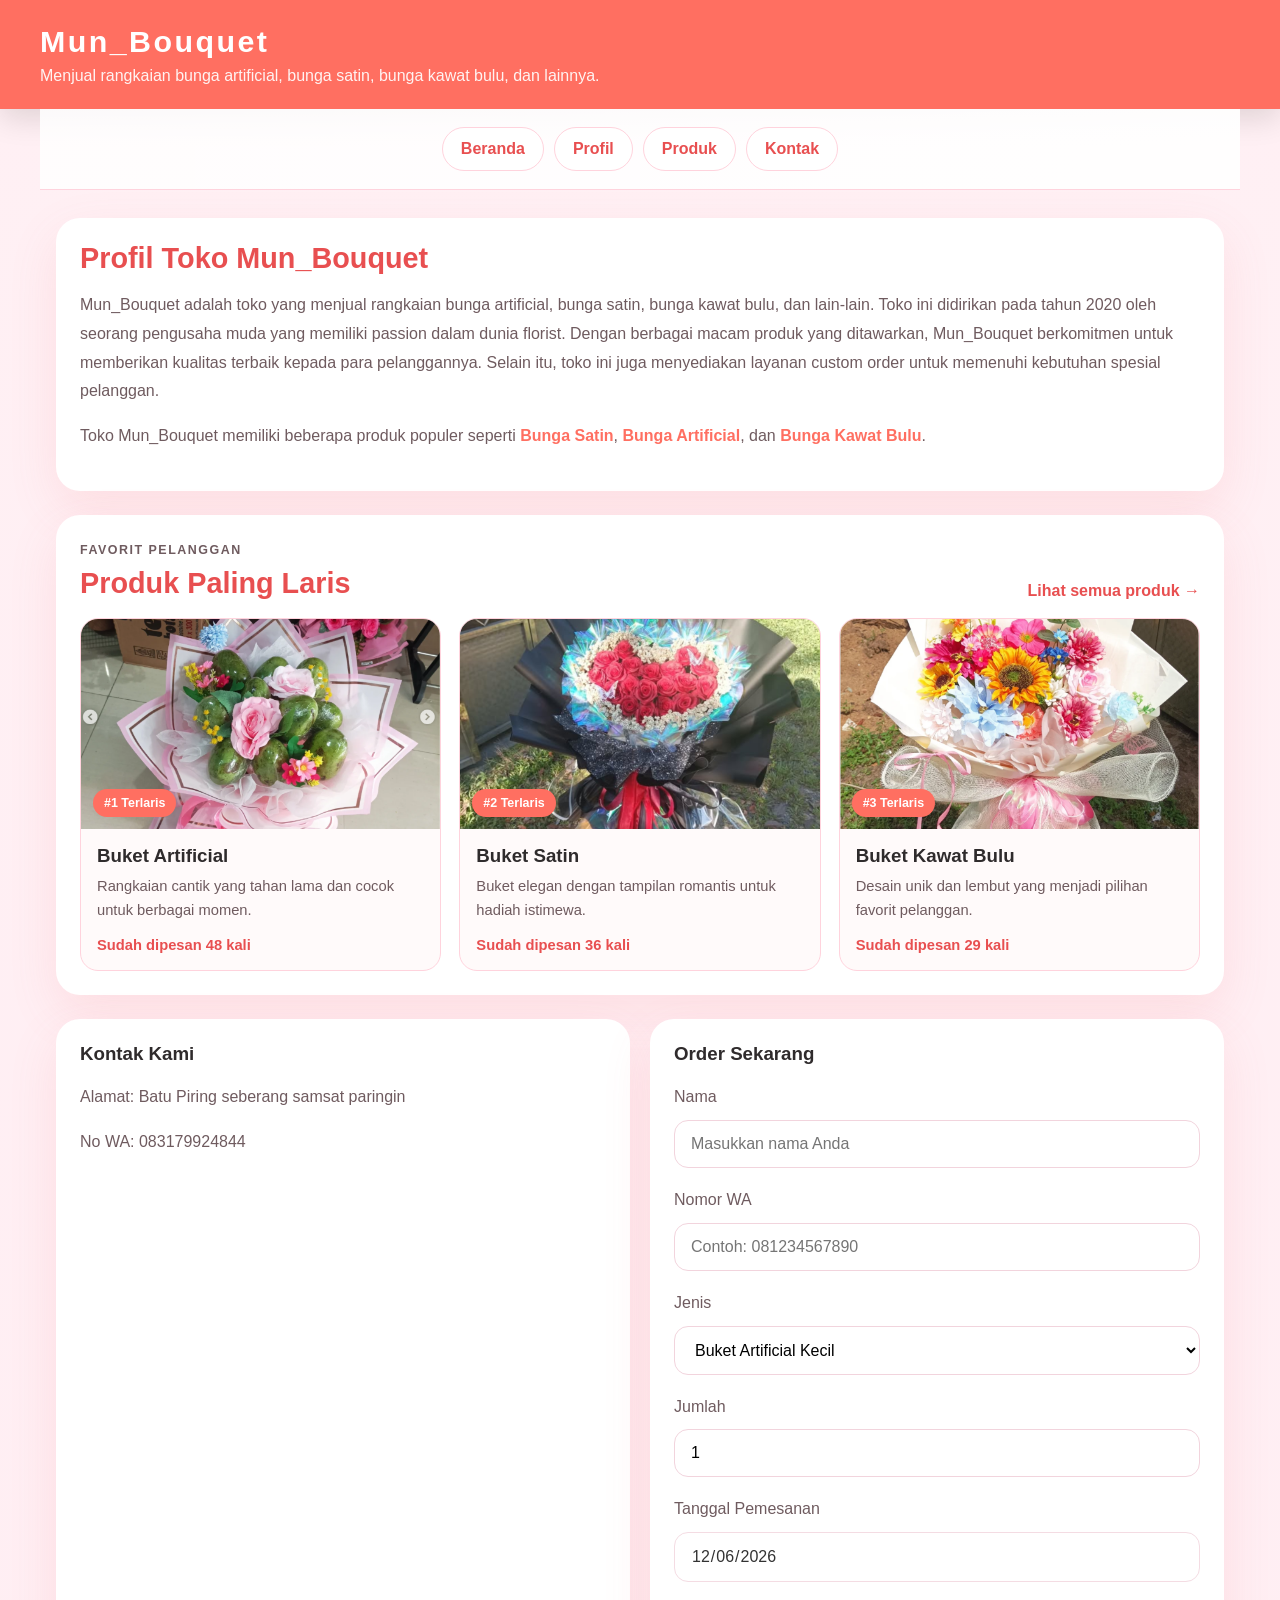
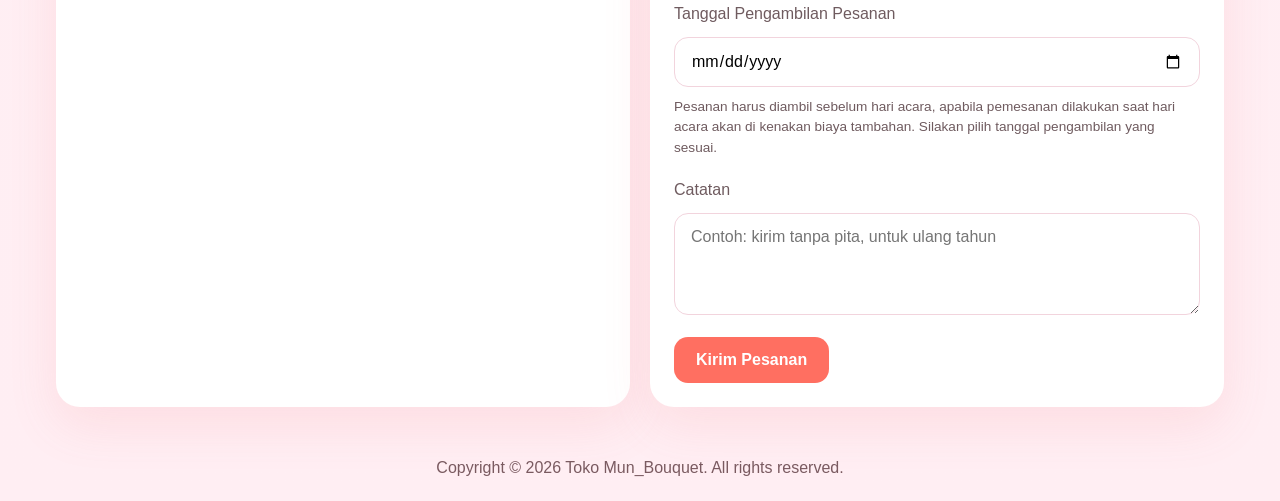
==== index.html @ 2af37373 "Add files via upload" ====
<!DOCTYPE html>
<html lang="id">
<head>
    <meta charset="UTF-8">
    <meta name="viewport" content="width=device-width, initial-scale=1.0">
    <title>Mun_Bouquet</title>
    <link rel="stylesheet" href="css/style.css">
</head>
<body>
    <header>
        <div class="brand">
            <div>
                <h1>Mun_Bouquet</h1>
                <p>Menjual rangkaian bunga artificial, bunga satin, bunga kawat bulu, dan lainnya.</p>
            </div>
        </div>
    </header>

    <nav class="menu">
        <a href="index.html">Beranda</a>
        <a href="profil.html">Profil</a>
        <a href="produk.html">Produk</a>
        <a href="kontak.html">Kontak</a>
    </nav>

    <main class="content">
        <section class="card">
            <h2>Profil Toko Mun_Bouquet</h2>
            <p>Mun_Bouquet adalah toko yang menjual rangkaian bunga artificial, bunga satin, bunga kawat bulu, dan lain-lain. Toko ini didirikan pada tahun 2020 oleh seorang pengusaha muda yang memiliki passion dalam dunia florist. Dengan berbagai macam produk yang ditawarkan, Mun_Bouquet berkomitmen untuk memberikan kualitas terbaik kepada para pelanggannya. Selain itu, toko ini juga menyediakan layanan custom order untuk memenuhi kebutuhan spesial pelanggan.</p>
            <p>Toko Mun_Bouquet memiliki beberapa produk populer seperti <span class="highlight">Bunga Satin</span>, <span class="highlight">Bunga Artificial</span>, dan <span class="highlight">Bunga Kawat Bulu</span>.</p>
        </section>

        <section class="card best-sellers">
            <div class="section-heading">
                <div>
                    <p class="eyebrow">Favorit pelanggan</p>
                    <h2>Produk Paling Laris</h2>
                </div>
                <a class="see-all" href="produk.html">Lihat semua produk &rarr;</a>
            </div>

            <div class="best-seller-grid">
                <article class="best-seller-card">
                    <div class="best-seller-image">
                        <img src="images/buket_1.png" alt="Buket Artificial paling laris">
                        <span class="rank-badge">#1 Terlaris</span>
                    </div>
                    <div class="best-seller-info">
                        <h3>Buket Artificial</h3>
                        <p>Rangkaian cantik yang tahan lama dan cocok untuk berbagai momen.</p>
                        <strong>Sudah dipesan 48 kali</strong>
                    </div>
                </article>

                <article class="best-seller-card">
                    <div class="best-seller-image">
                        <img src="images/buket_2.png" alt="Buket Satin paling laris">
                        <span class="rank-badge">#2 Terlaris</span>
                    </div>
                    <div class="best-seller-info">
                        <h3>Buket Satin</h3>
                        <p>Buket elegan dengan tampilan romantis untuk hadiah istimewa.</p>
                        <strong>Sudah dipesan 36 kali</strong>
                    </div>
                </article>

                <article class="best-seller-card">
                    <div class="best-seller-image">
                        <img src="images/buket_3.png" alt="Buket Kawat Bulu paling laris">
                        <span class="rank-badge">#3 Terlaris</span>
                    </div>
                    <div class="best-seller-info">
                        <h3>Buket Kawat Bulu</h3>
                        <p>Desain unik dan lembut yang menjadi pilihan favorit pelanggan.</p>
                        <strong>Sudah dipesan 29 kali</strong>
                    </div>
                </article>
            </div>
        </section>

        <div class="card-grid">
            <section class="contact-card">
                <h3>Kontak Kami</h3>
                <p>Alamat: Batu Piring seberang samsat paringin</p>
                <p>No WA: 083179924844</p>
            </section>

            <section class="order-card">
                <h3>Order Sekarang</h3>
                <form id="order-form">
                    <label for="customer-name">Nama</label>
                    <input id="customer-name" name="customer-name" type="text" placeholder="Masukkan nama Anda" required>

                    <label for="customer-phone">Nomor WA</label>
                    <input id="customer-phone" name="customer-phone" type="tel" placeholder="Contoh: 081234567890" required>

                    <label for="product-type">Jenis</label>
                    <select id="product-type" name="product-type" required>
                        <option value="Buket Artificial Kecil">Buket Artificial Kecil</option>
                        <option value="Buket Artificial Sedang">Buket Artificial Sedang</option>
                        <option value="Buket Artificial Besar">Buket Artificial Besar</option>
                        <option value="Buket Satin 7 Tangkai">Buket Satin 7 Tangkai</option>
                        <option value="Buket Satin 10 Tangkai">Buket Satin 10 Tangkai</option>
                        <option value="Buket Satin 20 Tangkai">Buket Satin 20 Tangkai</option>
                        <option value="Buket Satin Custom Jumlah">Buket Satin Custom Jumlah</option>
                        <option value="Buket Kawat Bulu Kecil">Buket Kawat Bulu Kecil</option>
                        <option value="Buket Kawat Bulu Sedang">Buket Kawat Bulu Sedang</option>
                        <option value="Buket Kawat Bulu Besar">Buket Kawat Bulu Besar</option>
                        <option value="Buket Custom">Buket Custom</option>
                    </select>

                    <label for="product-quantity">Jumlah</label>
                    <input id="product-quantity" name="product-quantity" type="number" min="1" value="1" required>

                    <label for="order-date">Tanggal Pemesanan</label>
                    <input id="order-date" name="order-date" type="date" required readonly aria-readonly="true" tabindex="-1">

                    <label for="pickup-date">Tanggal Pengambilan Pesanan</label>
                    <input id="pickup-date" name="pickup-date" type="date" required>
                    <small class="date-note">Pesanan harus diambil sebelum hari acara, apabila pemesanan dilakukan saat hari acara akan di kenakan biaya tambahan. Silakan pilih tanggal pengambilan yang sesuai.</small>

                    <label for="order-notes">Catatan</label>
                    <textarea id="order-notes" name="order-notes" rows="4" placeholder="Contoh: kirim tanpa pita, untuk ulang tahun"></textarea>

                    <input type="submit" value="Kirim Pesanan">
                </form>
            </section>
        </div>
    </main>

    <footer>
        Copyright © 2026 Toko Mun_Bouquet. All rights reserved.
    </footer>

    <script>
        document.getElementById('order-form').addEventListener('submit', function (event) {
            event.preventDefault();

            const storePhone = '6283179924844';
            const name = document.getElementById('customer-name').value.trim();
            const phone = document.getElementById('customer-phone').value.trim();
            const product = document.getElementById('product-type').value;
            const quantity = document.getElementById('product-quantity').value;
            const orderDate = document.getElementById('order-date').value;
            const pickupDate = document.getElementById('pickup-date').value;
            const notes = document.getElementById('order-notes').value.trim();

            const messageLines = [
                'Pesanan Baru Buket Toko Mun_Bouquet:',
                'Nama Pembeli: ' + name,
                'Nomor WA: ' + phone,
                'Produk: ' + product,
                'Jumlah: ' + quantity,
                'Tanggal pemesanan: ' + formatDate(orderDate),
                'Tanggal pengambilan: ' + formatDate(pickupDate),
            ];

            if (notes) {
                messageLines.push('Catatan: ' + notes);
            }

            const message = encodeURIComponent(messageLines.join('\n'));
            const whatsappUrl = 'https://api.whatsapp.com/send?phone=' + storePhone + '&text=' + message;

            window.open(whatsappUrl, '_blank');
        });

        const orderDateInput = document.getElementById('order-date');
        const pickupDateInput = document.getElementById('pickup-date');

        function getToday() {
            const today = new Date();
            const year = today.getFullYear();
            const month = String(today.getMonth() + 1).padStart(2, '0');
            const day = String(today.getDate()).padStart(2, '0');
            return year + '-' + month + '-' + day;
        }

        function formatDate(dateValue) {
            return new Date(dateValue + 'T00:00:00').toLocaleDateString('id-ID', {
                day: '2-digit',
                month: 'long',
                year: 'numeric'
            });
        }

        const today = getToday();
        orderDateInput.value = today;
        pickupDateInput.min = today;

        pickupDateInput.addEventListener('change', function () {
            if (pickupDateInput.value < orderDateInput.value) {
                pickupDateInput.setCustomValidity('Tanggal pengambilan tidak boleh sebelum tanggal pemesanan.');
            } else {
                pickupDateInput.setCustomValidity('');
            }
        });
    </script>
</body>
</html>
---- css/style.css ----
/* Style UI seperti Shopee khusus toko buket */
:root {
  --bg: #fff0f4;
  --surface: #ffffff;
  --surface-strong: #ffe6e9;
  --text: #2f2b2c;
  --muted: #6f5b5f;
  --primary: #ff6f61;
  --primary-dark: #e84f50;
  --accent: #ffb1c1;
  --border: #ffd3dd;
  --shadow: 0 18px 50px rgba(238, 101, 109, 0.12);
}

* {
  box-sizing: border-box;
}

html {
  scroll-behavior: smooth;
}

body {
  margin: 0;
  font-family: 'Segoe UI', Tahoma, Geneva, Verdana, sans-serif;
  background: linear-gradient(180deg, #fff0f4 0%, #ffeef3 100%);
  color: var(--text);
}

img {
  max-width: 100%;
  display: block;
}

a {
  color: inherit;
  text-decoration: none;
}

button,
input,
select,
textarea {
  font: inherit;
}

header {
  background: var(--primary);
  color: white;
  padding: 24px 16px;
  box-shadow: 0 10px 28px rgba(0,0,0,0.12);
}

header .brand {
  max-width: 1200px;
  margin: 0 auto;
  display: flex;
  align-items: center;
  justify-content: space-between;
  gap: 16px;
  flex-wrap: wrap;
}

header h1 {
  margin: 0;
  font-size: 1.9rem;
  letter-spacing: 0.08em;
}

header p {
  margin: 8px 0 0;
  opacity: 0.92;
  max-width: 620px;
}

.menu {
  max-width: 1200px;
  margin: 0 auto;
  padding: 18px 16px;
  display: flex;
  flex-wrap: wrap;
  gap: 10px;
  justify-content: center;
  background: linear-gradient(90deg, rgba(255,255,255,0.85), rgba(255,255,255,0.95));
  border-bottom: 1px solid var(--border);
}

.menu h3 {
  width: 100%;
  margin: 0 0 6px;
  text-align: center;
  color: var(--primary-dark);
  font-size: 1.1rem;
}

.menu a {
  display: inline-block;
  padding: 12px 18px;
  border-radius: 999px;
  background: #fff;
  border: 1px solid var(--border);
  color: var(--primary-dark);
  font-weight: 700;
  transition: transform .2s ease, background .2s ease, color .2s ease;
}

.menu a:hover {
  background: var(--accent);
  color: #7e2e36;
  transform: translateY(-1px);
}

.container,
.content {
  max-width: 1200px;
  margin: 28px auto;
  padding: 0 16px;
}

.content {
  display: grid;
  gap: 24px;
}

.content h2,
.container h2 {
  margin: 0 0 16px;
  font-size: 1.8rem;
  color: var(--primary-dark);
}

.content p,
.container p,
.container td,
.container th,
form label {
  color: var(--muted);
  line-height: 1.8;
}

.highlight {
  color: var(--primary);
  font-weight: 700;
}

.card {
  background: var(--surface);
  border-radius: 24px;
  padding: 24px;
  box-shadow: var(--shadow);
}

.card-grid {
  display: grid;
  grid-template-columns: repeat(auto-fit, minmax(260px, 1fr));
  gap: 20px;
}

.product-grid {
  display: grid;
  grid-template-columns: repeat(auto-fit, minmax(240px, 1fr));
  gap: 18px;
}

.product-card {
  background: white;
  border-radius: 20px;
  overflow: hidden;
  box-shadow: 0 18px 38px rgba(0,0,0,0.08);
  transition: transform .25s ease, box-shadow .25s ease;
}

.product-card:hover {
  transform: translateY(-4px);
}

.product-card img {
  width: 100%;
  height: 220px;
  object-fit: cover;
}

.product-card .product-info {
  padding: 18px;
}

.product-card .product-info h3 {
  margin: 0 0 10px;
  font-size: 1.1rem;
}

.product-card .product-info p {
  margin: 0;
  color: var(--muted);
}

.section-heading {
  display: flex;
  align-items: flex-end;
  justify-content: space-between;
  gap: 16px;
  margin-bottom: 18px;
}

.section-heading h2 {
  margin-bottom: 0;
}

.eyebrow {
  margin: 0 0 6px;
  color: var(--primary);
  font-size: .78rem;
  font-weight: 800;
  letter-spacing: .12em;
  text-transform: uppercase;
}

.see-all {
  color: var(--primary-dark);
  font-weight: 700;
  white-space: nowrap;
}

.see-all:hover {
  text-decoration: underline;
}

.best-seller-grid {
  display: grid;
  grid-template-columns: repeat(3, 1fr);
  gap: 18px;
}

.best-seller-card {
  overflow: hidden;
  background: #fffafa;
  border: 1px solid var(--border);
  border-radius: 18px;
  transition: transform .25s ease, box-shadow .25s ease;
}

.best-seller-card:hover {
  transform: translateY(-4px);
  box-shadow: 0 14px 30px rgba(238, 101, 109, 0.16);
}

.best-seller-image {
  position: relative;
}

.best-seller-image img {
  width: 100%;
  height: 210px;
  object-fit: cover;
}

.rank-badge {
  position: absolute;
  left: 12px;
  bottom: 12px;
  padding: 7px 11px;
  border-radius: 999px;
  background: var(--primary);
  color: white;
  font-size: .78rem;
  font-weight: 800;
}

.best-seller-info {
  padding: 16px;
}

.best-seller-info h3 {
  margin: 0 0 8px;
}

.best-seller-info p {
  margin: 0 0 13px;
  font-size: .92rem;
  line-height: 1.6;
}

.best-seller-info strong {
  display: inline-block;
  color: var(--primary-dark);
  font-size: .92rem;
}

.order-card,
.card-form,
.contact-card {
  background: var(--surface);
  border-radius: 24px;
  padding: 24px;
  box-shadow: var(--shadow);
}

.order-card h3,
.contact-card h3,
.card-form h3 {
  margin-top: 0;
}

input[type="text"],
input[type="email"],
input[type="tel"],
input[type="file"],
input[type="number"],
input[type="date"],
select,
textarea {
  width: 100%;
  border: 1px solid #f2d4dd;
  border-radius: 14px;
  background: #fff;
  padding: 14px 16px;
  margin-top: 8px;
  margin-bottom: 18px;
  transition: border-color .2s ease, box-shadow .2s ease;
}

#order-date {
  cursor: not-allowed;
  opacity: .8;
  pointer-events: none;
}

input[type="text"]:focus,
input[type="email"]:focus,
select:focus,
textarea:focus {
  outline: none;
  border-color: var(--primary);
  box-shadow: 0 0 0 4px rgba(255,111,97,0.12);
}

.custom-photo-group {
  margin-bottom: 18px;
  padding: 14px;
  border: 1px dashed var(--accent);
  border-radius: 14px;
  background: #fff8fa;
}

.custom-photo-group[hidden] {
  display: none;
}

.custom-photo-group label {
  display: block;
  margin-bottom: 8px;
  font-weight: 700;
}

.custom-photo-group input[type="file"] {
  margin: 0 0 6px;
  padding: 10px;
  background: white;
}

.custom-photo-group small {
  display: block;
  color: var(--muted);
  line-height: 1.5;
}

.custom-photo-preview {
  width: 100%;
  max-height: 220px;
  margin-top: 12px;
  border-radius: 12px;
  object-fit: cover;
}

.date-note {
  display: block;
  margin: -8px 0 18px;
  color: var(--muted);
  font-size: .85rem;
  line-height: 1.5;
}

button,
input[type="submit"] {
  display: inline-flex;
  align-items: center;
  justify-content: center;
  padding: 14px 22px;
  border: none;
  border-radius: 14px;
  background: var(--primary);
  color: white;
  font-weight: 700;
  cursor: pointer;
  transition: background .2s ease, transform .2s ease;
}

button:hover,
input[type="submit"]:hover {
  background: var(--primary-dark);
  transform: translateY(-1px);
}

table {
  width: 100%;
  border-collapse: collapse;
}

td,
th {
  padding: 12px 10px;
}

tbody tr {
  border-bottom: 1px solid #f3d8df;
}

footer {
  text-align: center;
  padding: 24px 16px;
  color: #7a5a60;
}

@media (max-width: 768px) {
  header .brand {
    flex-direction: column;
    align-items: flex-start;
  }

  .menu {
    padding: 16px;
  }

  .section-heading {
    align-items: flex-start;
    flex-direction: column;
  }

  .best-seller-grid {
    grid-template-columns: 1fr;
  }
}
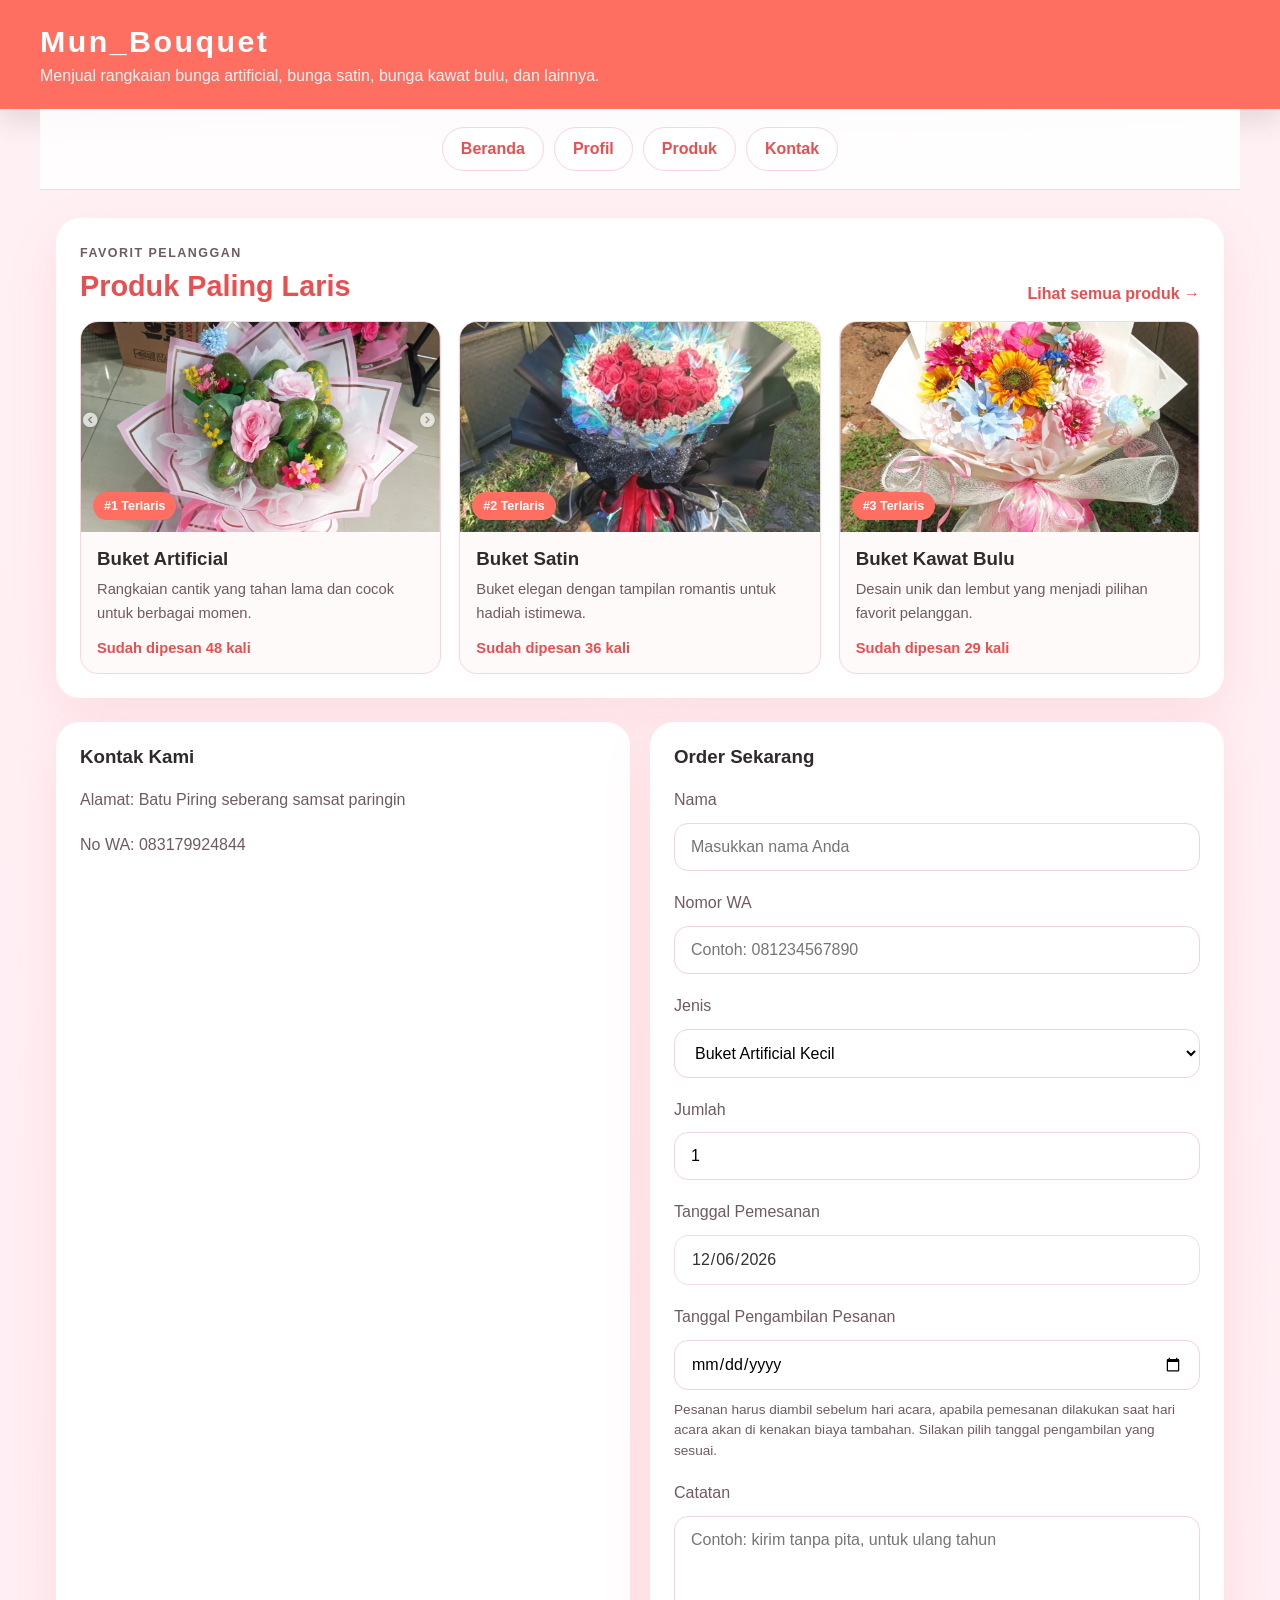
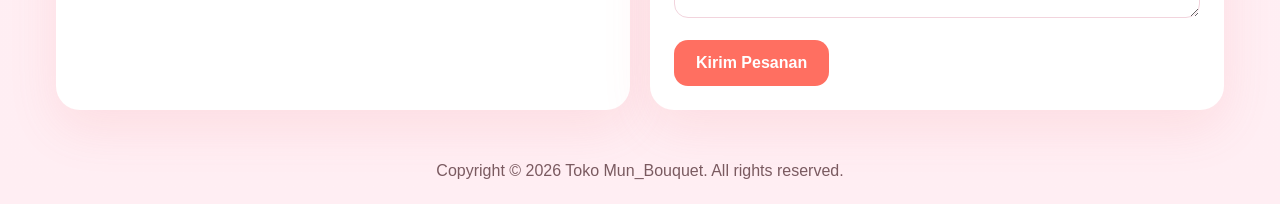
==== commit f44b5d20: "Update index.html" ====
--- a/index.html
+++ b/index.html
@@ -24,12 +24,6 @@
     </nav>
 
     <main class="content">
-        <section class="card">
-            <h2>Profil Toko Mun_Bouquet</h2>
-            <p>Mun_Bouquet adalah toko yang menjual rangkaian bunga artificial, bunga satin, bunga kawat bulu, dan lain-lain. Toko ini didirikan pada tahun 2020 oleh seorang pengusaha muda yang memiliki passion dalam dunia florist. Dengan berbagai macam produk yang ditawarkan, Mun_Bouquet berkomitmen untuk memberikan kualitas terbaik kepada para pelanggannya. Selain itu, toko ini juga menyediakan layanan custom order untuk memenuhi kebutuhan spesial pelanggan.</p>
-            <p>Toko Mun_Bouquet memiliki beberapa produk populer seperti <span class="highlight">Bunga Satin</span>, <span class="highlight">Bunga Artificial</span>, dan <span class="highlight">Bunga Kawat Bulu</span>.</p>
-        </section>
-
         <section class="card best-sellers">
             <div class="section-heading">
                 <div>
@@ -197,4 +191,4 @@
         });
     </script>
 </body>
-</html>+</html>
